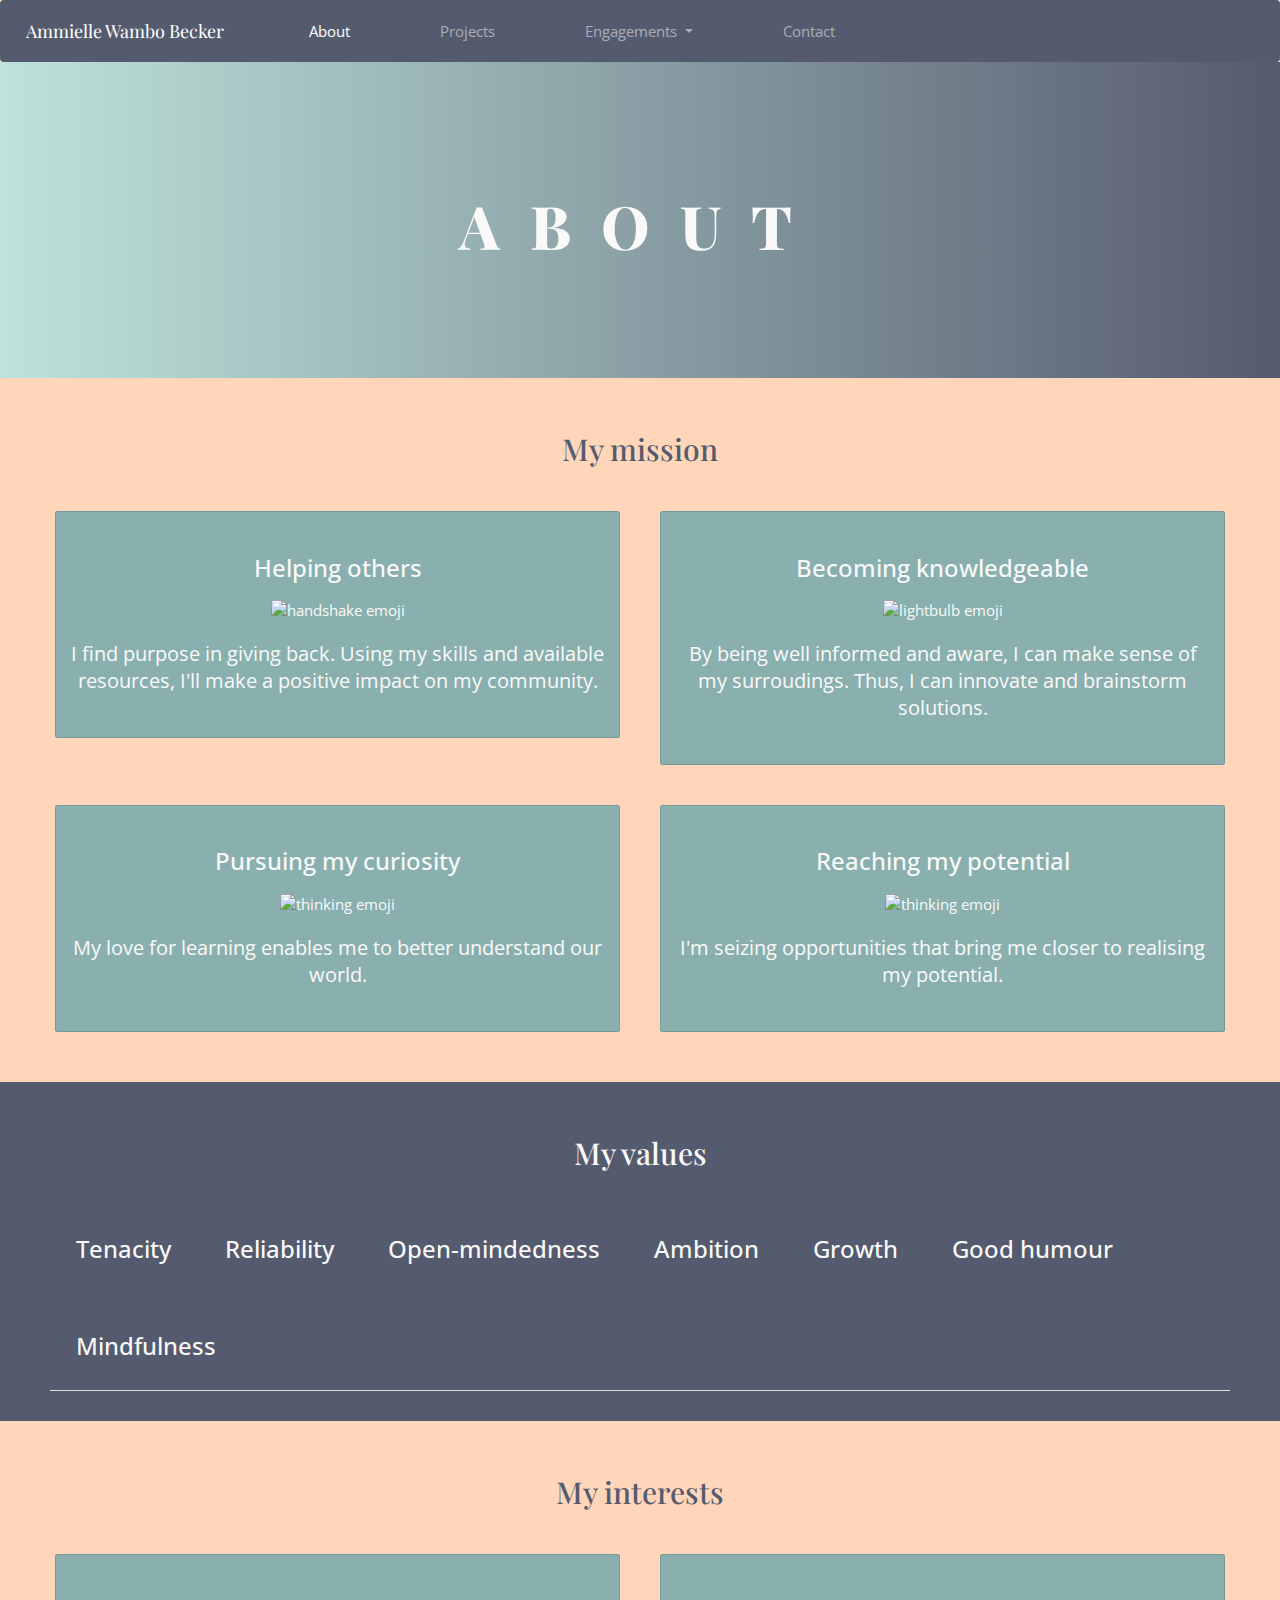
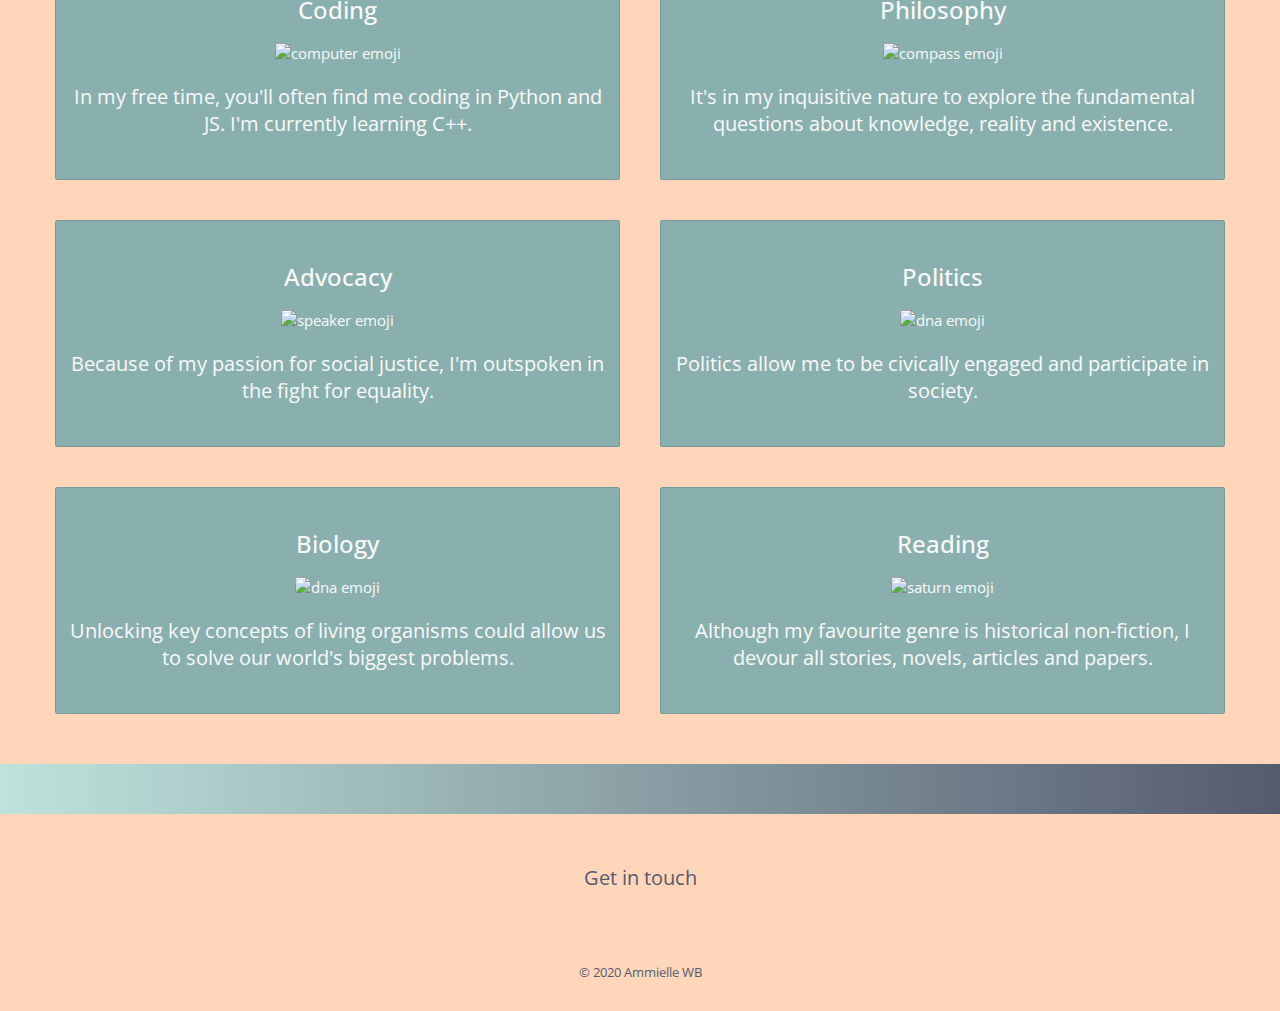
==== about.html @ b5be5e06 "Add files via upload" ====
<!DOCTYPE html>
<html lang="en" dir="ltr">

<head>
  <title>Ammielle Wambo Becker</title>
  <meta name="viewport" content="width=500, initial-scale=1">
  <meta name="description" content="Ammielle WB's personal site">
  <meta charset="utf-8">
  <!-- Bootstrap CSS -->
  <link rel="stylesheet" href="https://cdn.jsdelivr.net/npm/bootstrap@4.5.3/dist/css/bootstrap.min.css" integrity="sha384-TX8t27EcRE3e/ihU7zmQxVncDAy5uIKz4rEkgIXeMed4M0jlfIDPvg6uqKI2xXr2" crossorigin="anonymous">

  <link rel="stylesheet" href="https://maxcdn.bootstrapcdn.com/bootstrap/4.0.0/css/bootstrap.min.css" integrity="sha384-Gn5384xqQ1aoWXA+058RXPxPg6fy4IWvTNh0E263XmFcJlSAwiGgFAW/dAiS6JXm" crossorigin="anonymous">

  <script src="https://code.jquery.com/jquery-3.2.1.slim.min.js" integrity="sha384-KJ3o2DKtIkvYIK3UENzmM7KCkRr/rE9/Qpg6aAZGJwFDMVNA/GpGFF93hXpG5KkN" crossorigin="anonymous"></script>
  <script src="https://cdnjs.cloudflare.com/ajax/libs/popper.js/1.12.9/umd/popper.min.js" integrity="sha384-ApNbgh9B+Y1QKtv3Rn7W3mgPxhU9K/ScQsAP7hUibX39j7fakFPskvXusvfa0b4Q" crossorigin="anonymous"></script>
  <script src="https://maxcdn.bootstrapcdn.com/bootstrap/4.0.0/js/bootstrap.min.js" integrity="sha384-JZR6Spejh4U02d8jOt6vLEHfe/JQGiRRSQQxSfFWpi1MquVdAyjUar5+76PVCmYl" crossorigin="anonymous"></script>


  <!-- Latest compiled and minified CSS -->
  <link rel="stylesheet" href="https://maxcdn.bootstrapcdn.com/bootstrap/3.4.1/css/bootstrap.min.css">

  <!-- jQuery library -->
  <script src="https://ajax.googleapis.com/ajax/libs/jquery/3.5.1/jquery.min.js"></script>

  <!-- Latest compiled JavaScript -->
  <script src="https://maxcdn.bootstrapcdn.com/bootstrap/3.4.1/js/bootstrap.min.js"></script>

  <!-- CSS Stylesheet -->
  <link rel="stylesheet" href="styles.css">

  <!-- Moving Letters JavaScript -->
  <script src="https://cdnjs.cloudflare.com/ajax/libs/animejs/2.0.2/anime.min.js"></script>

  <!-- FontAwesome -->
  <script defer src="https://use.fontawesome.com/releases/v5.0.7/js/all.js"></script>
  <script src="https://use.fontawesome.com/ca740507ca.js"></script>

  <!-- Google Fonts -->
  <link href="https://fonts.googleapis.com/css2?family=Open+Sans&family=Playfair+Display:ital@1&display=swap" rel="stylesheet">

  <!-- Set Favicon -->
  <link rel="icon" type="image/png" href="my-favicon-circle.png"/>
</head>

<body>
  <nav class="navbar fixed-top navbar-expand-lg navbar-dark purple-bg">
    <a class="navbar-brand active subtitle" href="index.html">Ammielle Wambo Becker<span class="sr-only">(current)</span></a>
    <button class="navbar-toggler" type="button" data-toggle="collapse" data-target="#navbarSupportedContent" aria-controls="navbarSupportedContent" aria-expanded="false" aria-label="Toggle navigation">
      <span class="navbar-toggler-icon"></span>
    </button>

    <div class="collapse navbar-collapse" id="navbarSupportedContent">
      <ul class="navbar-nav mr-auto">
        <li class="nav-item">
          <a class="nav-link active" href="about.html">About</a>
        </li>
        <li class="nav-item">
          <a class="nav-link" href="projects.html">Projects</a>
        </li>
        <li class="nav-item dropdown">
          <a class="nav-link dropdown-toggle" href="#" id="navbarDropdown" role="button" data-toggle="dropdown" aria-haspopup="true" aria-expanded="false">
            Engagements
          </a>
          <div class="dropdown-menu bg-light" aria-labelledby="navbarDropdown">
            <a class="dropdown-item" href="academic.html">Academic</a>
            <a class="dropdown-item" href="clubs.html">Clubs</a>
            <a class="dropdown-item" href="service.html">Service</a>
          </div>
        </li>
        <li class="nav-item">
          <a class="nav-link" href="contact.html">Contact</a>
        </li>
      </ul>
    </div>
  </nav>

  <div class="banner">
    <h1 class="ml16"><span>A</span><span>b</span><span>o</span><span>u</span><span>t</span></h1>
  </div>

  <div class="mission text-section white-text">
  <h2 class="purple-text subtitle">My mission</h2>
<div class="row">
<div class="col-sm-6">
<div class="card shadow rounded light-blue-bg">
  <div class="card-body">
    <h3 class="card-title">Helping others</h3>
    <img src="https://emojipedia-us.s3.dualstack.us-west-1.amazonaws.com/thumbs/240/apple/237/handshake_1f91d.png" height="30rem" width="30rem" alt="handshake emoji">
    <br><br>
    <p class="card-text">I find purpose in giving back. Using my skills and available resources, I'll make a positive impact on my community.</p>
    <br>
  </div>
</div>
</div>
<div class="col-sm-6">
<div class="card shadow rounded light-blue-bg">
  <div class="card-body">
    <h3 class="card-title">Becoming knowledgeable</h3>
    <img src="https://emojipedia-us.s3.dualstack.us-west-1.amazonaws.com/thumbs/240/apple/237/electric-light-bulb_1f4a1.png" height="30rem" width="30rem" alt="lightbulb emoji">
    <br><br>
    <p class="card-text">By being well informed and aware, I can make sense of my surroudings. Thus, I can innovate and brainstorm solutions.</p>
    <br>
  </div>
</div>
</div>
</div>
<div class="row">
<div class="col-sm-6">
<div class="card shadow rounded light-blue-bg">
  <div class="card-body">
    <h3 class="card-title">Pursuing my curiosity</h3>
    <img src="https://emojipedia-us.s3.dualstack.us-west-1.amazonaws.com/thumbs/240/apple/237/thinking-face_1f914.png" height="30rem" width="30rem" alt="thinking emoji">
    <br><br>
    <p class="card-text">My love for learning enables me to better understand our world.</p>
    <br>
  </div>
</div>
</div>
<div class="col-sm-6">
<div class="card shadow rounded light-blue-bg">
  <div class="card-body white-text">
    <h3 class="card-title">Reaching my potential</h3>
    <img src="https://emojipedia-us.s3.dualstack.us-west-1.amazonaws.com/thumbs/240/apple/237/rocket_1f680.png" height="30rem" width="30rem" alt="thinking emoji">
    <br><br>
    <p class="card-text">I'm seizing opportunities that bring me closer to realising my potential.</p>
    <br>
  </div>
</div>
</div>
</div>
  </div>
</div>

<div class="values text-section purple-bg">
  <h2 class="subtitle">My values</h2>
  <ul class="nav nav-tabs" id="myTab" role="tablist">
    <li class="nav-item">
      <a class="nav-link regular-font" id="tenacity-tab" data-toggle="tab" href="#tenacity" role="tab" aria-controls="tenacity" aria-selected="true"><h3>Tenacity</h3></a>
    </li>
    <li class="nav-item">
      <a class="nav-link regular-font" id="reliability-tab" data-toggle="tab" href="#reliability" role="tab" aria-controls="reliability" aria-selected="false"><h3>Reliability</h3></a>
    </li>
    <li class="nav-item">
      <a class="nav-link regular-font" id="open-mindedness-tab" data-toggle="tab" href="#open-mindedness" role="tab" aria-controls="open-mindedness" aria-selected="false"><h3>Open-mindedness</h3></a>
    </li>
    <li class="nav-item">
      <a class="nav-link regular-font" id="ambition-tab" data-toggle="tab" href="#ambition" role="tab" aria-controls="ambition" aria-selected="false"><h3>Ambition</h3></a>
    </li>
    <li class="nav-item">
      <a class="nav-link regular-font" id="growth-tab" data-toggle="tab" href="#growth" role="tab" aria-controls="growth" aria-selected="false"><h3>Growth</h3></a>
    </li>
    <li class="nav-item">
      <a class="nav-link regular-font" id="good-humour-tab" data-toggle="tab" href="#good-humour" role="tab" aria-controls="good-humour" aria-selected="false"><h3>Good humour</h3></a>
    </li>
    <li class="nav-item">
      <a class="nav-link regular-font" id="mindfulness-tab" data-toggle="tab" href="#mindfulness" role="tab" aria-controls="mindfulness" aria-selected="false"><h3>Mindfulness</h3></a>
    </li>
  </ul>
  <div class="tab-content" id="myTabContent">
    <div class="tab-pane fade regular-font" id="tenacity" role="tabpanel" aria-labelledby="tenacity-tab">I'm harnessing my figure-it-out mindset by learning autonomously and practicing determination. I'm resolute in all my endeavours.</div>
    <div class="tab-pane fade regular-font" id="reliability" role="tabpanel" aria-labelledby="reliability-tab">I believe in sticking to your commitments and performing consistently well. To stay on top of things and fulfill my promises, I use planners, calendars and reminders.</div>
    <div class="tab-pane fade regular-font" id="open-mindedness" role="tabpanel" aria-labelledby="open-mindedness-tab">Because of my willingness to consider new ideas and adjust my opinions, I enjoy having discussions and debates. I welcome change and novelties.</div>
    <div class="tab-pane fade regular-font" id="ambition" role="tabpanel" aria-labelledby="ambition-tab">My unrelenting desire to achieve my mission guides my actions. I set high standards and goals, then do everything I can to reach them.</div>
    <div class="tab-pane fade regular-font" id="growth" role="tabpanel" aria-labelledby="growth-tab">I strive to be a better person than I was yesterday. By learning and reading, I can improve my skillset and broaden my knowledge.</div>
    <div class="tab-pane fade regular-font" id="good-humour" role="tabpanel" aria-labelledby="good-humour-tab">I enter all situations with enthusiasm and optimism. I measure the quality of my day by how much I laughed.</div>
    <div class="tab-pane fade regular-font" id="mindfulness" role="tabpanel" aria-labelledby="mindfulness-tab">I practice mindfulness by paying attention to my patterns of thought and opinions. By acknowledging my feelings without judgement, I can better understand myself.</div>
  </div>
</div>

  <div class="my-interests text-section">
    <h2 class="subtitle purple-text">My interests</h2>
    <div class="cards">
    </div>
    <div class="row">
      <div class="col-sm-6">
        <div class="card shadow rounded light-blue-bg">
          <div class="card-body">
            <h3 class="card-title">Coding</h3>
            <img src="https://emojipedia-us.s3.dualstack.us-west-1.amazonaws.com/thumbs/240/apple/237/female-technologist_1f469-200d-1f4bb.png" height="30rem" width="30rem" alt="computer emoji">
            <br><br>
            <p class="card-text">In my free time, you'll often find me coding in Python and JS. I'm currently learning C++.</p>
            <br>
          </div>
        </div>
      </div>
      <div class="col-sm-6">
        <div class="card shadow rounded light-blue-bg">
          <div class="card-body">
            <h3 class="card-title">Philosophy</h3>
            <img src="https://emojipedia-us.s3.dualstack.us-west-1.amazonaws.com/thumbs/240/apple/237/compass_1f9ed.png" height="30rem" width="30rem" alt="compass emoji">
            <br><br>
            <p class="card-text">It's in my inquisitive nature to explore the fundamental questions about knowledge, reality and existence.</p>
            <br>
          </div>
        </div>
      </div>
    </div>
    <div class="row">
      <div class="col-sm-6">
        <div class="card shadow rounded light-blue-bg">
          <div class="card-body">
            <h3 class="card-title">Advocacy</h3>
            <img src="https://emojipedia-us.s3.dualstack.us-west-1.amazonaws.com/thumbs/240/apple/237/speaking-head-in-silhouette_1f5e3.png" height="30rem" width="30rem" alt="speaker emoji">
            <br><br>
            <p class="card-text">Because of my passion for social justice, I'm outspoken in the fight for equality.</p>
            <br>
          </div>
        </div>
      </div>
      <div class="col-sm-6">
        <div class="card shadow rounded light-blue-bg">
          <div class="card-body">
            <h3 class="card-title">Politics</h3>
            <img src="https://emojipedia-us.s3.dualstack.us-west-1.amazonaws.com/thumbs/240/apple/237/scales_2696.png" height="30rem" width="30rem" alt="dna emoji">
            <br><br>
            <p class="card-text">Politics allow me to be civically engaged and participate in society.</p>
            <br>
          </div>
        </div>
      </div>
    </div>
    <div class="row">
      <div class="col-sm-6">
        <div class="card shadow rounded light-blue-bg">
          <div class="card-body">
            <h3 class="card-title">Biology</h3>
            <img src="https://emojipedia-us.s3.dualstack.us-west-1.amazonaws.com/thumbs/240/apple/237/dna-double-helix_1f9ec.png" height="30rem" width="30rem" alt="dna emoji">
            <br><br>
            <p class="card-text">Unlocking key concepts of living organisms could allow us to solve our world's biggest problems.</p>
            <br>
          </div>
        </div>
      </div>
      <div class="col-sm-6">
        <div class="card shadow rounded light-blue-bg">
          <div class="card-body">
            <h3 class="card-title">Reading</h3>
            <img src="https://emojipedia-us.s3.dualstack.us-west-1.amazonaws.com/thumbs/240/apple/237/books_1f4da.png" height="30rem" width="30rem" alt="saturn emoji">
            <br><br>
            <p class="card-text">Although my favourite genre is historical non-fiction, I devour all stories, novels, articles and papers.</p>
            <br>
          </div>
        </div>
      </div>
    </div>
  </div>


  <div class="gradient-color text-section"></div>


  </div>
  <footer>
    <p class="purple-text">Get in touch</p>
    <div class="socials">
      <a href="mailto:ammiellewb@gmail.com"><i class="fas fa-envelope fa-2x purple-text"></i></a>
      <a href="https://mailchi.mp/ed4ea5ef0a03/ammielles-area"><i class="fas fa-inbox fa-2x purple-text"></i></a>
      <a href="https://www.linkedin.com/in/ammielle-wb-6538231b2/"><i class="fab fa-linkedin fa-2x purple-text"></i></a>
      <a href="https://www.instagram.com/amms.wb/"><i class="fab fa-instagram fa-2x purple-text"></i></a>
      <a href="https://twitter.com/ammswb"><i class="fab fa-twitter fa-2x purple-text"></i></a>
      <a href="https://www.youtube.com/channel/UCsp5LFDrt9Ut6pkZBvtOaYA"><i class="fab fa-youtube fa-2x purple-text"></i></a>
      <a href="https://github.com/ammiellewb"><i class="fab fa-github fa-2x purple-text"></i></a>
      <a href="https://medium.com/@amms.wb"><i class="fab fa-medium-m fa-2x purple-text"></i></a>
    </div>
    <br>
    <br>
    <div>
      <small class="purple-text">&copy; 2020 <a class="purple-text" href="index.html">Ammielle WB</a></small>
    </div>
  </footer>

    <script type='text/javascript'>(function($) {window.fnames = new Array(); window.ftypes = new Array();fnames[0]='EMAIL';ftypes[0]='email';fnames[1]='FNAME';ftypes[1]='text';fnames[2]='LNAME';ftypes[2]='text';fnames[3]='ADDRESS';ftypes[3]='address';fnames[4]='PHONE';ftypes[4]='phone';fnames[5]='BIRTHDAY';ftypes[5]='birthday';}(jQuery));var $mcj = jQuery.noConflict(true);</script>
    <!--End mc_embed_signup-->
    <script type="text/javascript">
      var textWrapper = document.querySelector('.ml16');
      textWrapper.innerHTML = textWrapper.textContent.replace(/\S/g, "<span class='letter'>$&</span>");

      anime.timeline({
          loop: true
        })
        .add({
          targets: '.ml16 .letter',
          translateY: [-100, 0],
          easing: "easeOutExpo",
          duration: 1400,
          delay: (el, i) => 30 * i
        }).add({
          targets: '.ml16',
          opacity: 0,
          duration: 1000,
          easing: "easeOutExpo",
          delay: 1000
        });

      // MDB Lightbox Init
      $(function() {
        $("#mdb-lightbox-ui").load("mdb-addons/mdb-lightbox-ui.html");
      });
    </script>
  </body>

</html>
---- styles.css ----
@media (max-width: 840px) {
  .ml16 {
      font-size: 2.5em;
    }
}
@media (min-width: 840px) {
  .ml16 {
      font-size: 4em;
    }
}

/* General styles */

body {
  font: 15px 'Open Sans', sans-serif;
  background-color: #FFD6BA;
  color: #FAF9F9;
  text-align: center;
}

h1 {
  font-family: 'Playfair Display', serif;
}

p {
  font: 20px 'Open Sans', sans-serif;
}

footer {
  padding: 50px 50px 30px;
}

h2 {
  padding: 15px 15px;
  font-family: 'Playfair Display', serif;
}

h3 {
  padding: 10px 10px;
}

/* Utilities */
.newsletter {
  margin : 0 !important;
  background-color: #555B6E;
  color: #FAF9F9;
  padding: 20px 50px 30px;
}

.navbar-nav > li{
  padding-left: 40px;
  padding-right: 40px;
}

.purple-bg {
  background-color: #555B6E;
}

.light-blue-bg {
  background-color: #89B0AE;
}

.white-bg {
  background-color: #FAF9F9;
}

.gradient-color {
  background-color: #555B6E;
  background-image: linear-gradient(to right, #BEE3DB, #555B6E);
}

.white-text {
  color: #FAF9F9;
}

.purple-text {
  color: #555B6E;
}

.black-text {
  color: #000;
}

.light-blue-text {
  color: #89B0AE;
}

.regular-font {
  font: 20px 'Open Sans', sans-serif;
}

.subtitle {
  font-family: 'Playfair Display', serif;
}

.text-section {
  padding: 20px 50px 30px;
}

.anchor-link:hover {
  color: #89B0AE;
}

.dropdown-menu a:active {
  background-color: #555B6E;
}

.navbar {
  margin : 0 !important;
}



/* Only 1 Page */

.personal-pic {
  width: 100%;
  background-image: url('images/personal-pic.jpeg');
  background-size: cover;
  filter: brightness(30%);
  left: 0px;
}

.newsletter div {
  padding: 10px;
}

.item {
  padding: 15px;
}

footer a:hover {
  color: #89B0AE;
}

.socials .purple-text:hover {
  color: #89B0AE;
}

.socials a {
  padding: 20px 10px;
}

.tab-pane {
  padding: 20px 0;
}

.ml16 {
  padding: 10px 0;
  font-weight: 800;
  text-transform: uppercase;
  letter-spacing: 0.5em;
  overflow: hidden;
}

.ml16 .letter {
  display: inline-block;
  line-height: 1em;
}

.col-sm-6 {
  padding: 20px 20px;
}

.my-quotes {
  padding: 20px 0 30px;
}

.carousel-item {
  padding: 50px 150px;
}

.values a {
  color: #FAF9F9;
}

.values a:hover {
  color: #89B0AE;
}

.banner {
  background-color: #555B6E;
  padding: 100px 50px;
  background-image: linear-gradient(to right, #BEE3DB, #555B6E);
}

.button:hover {
  color: #89B0AE;
}

.more-btn {
  padding: 15px;
}

.progress-item {
  padding: 5px 5px;
}

.description-item {
  text-align: left;
  color: #89B0AE;
}

.description li {
  font: 18px 'Open Sans', sans-serif;
}
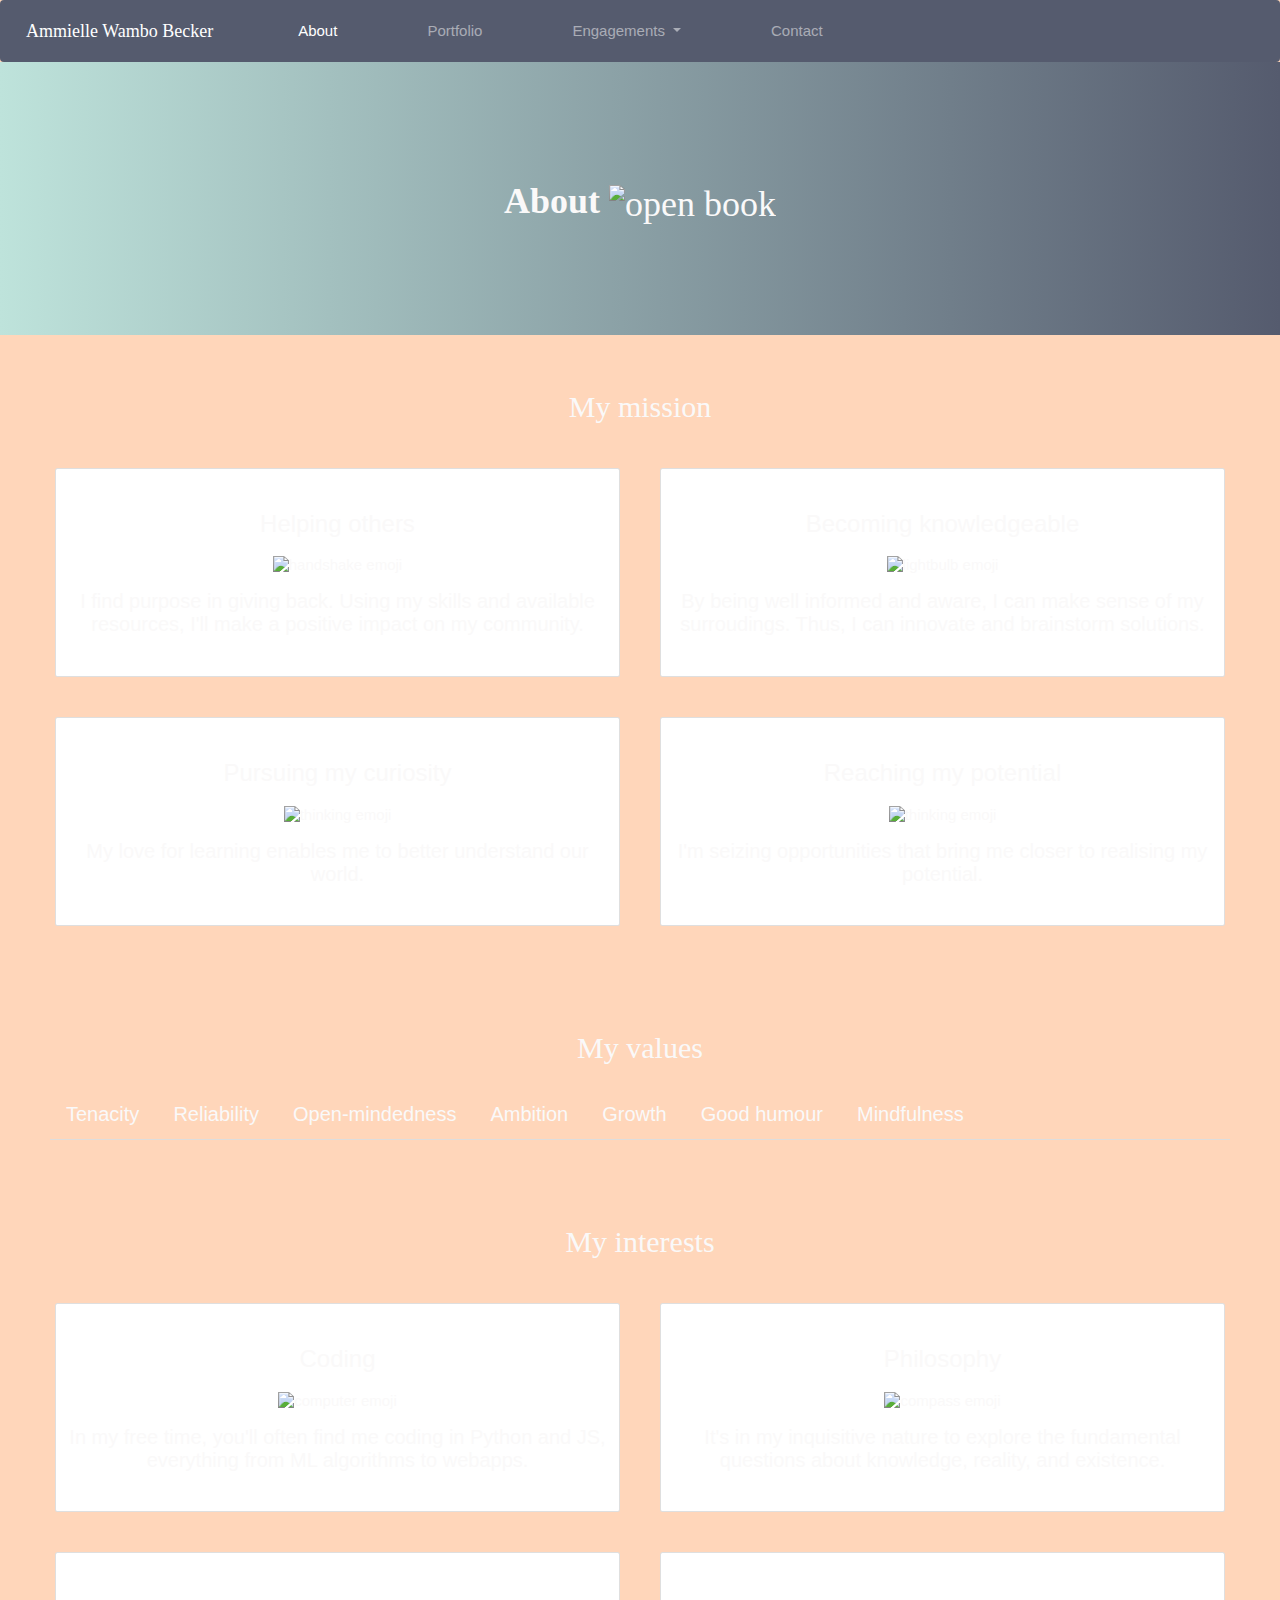
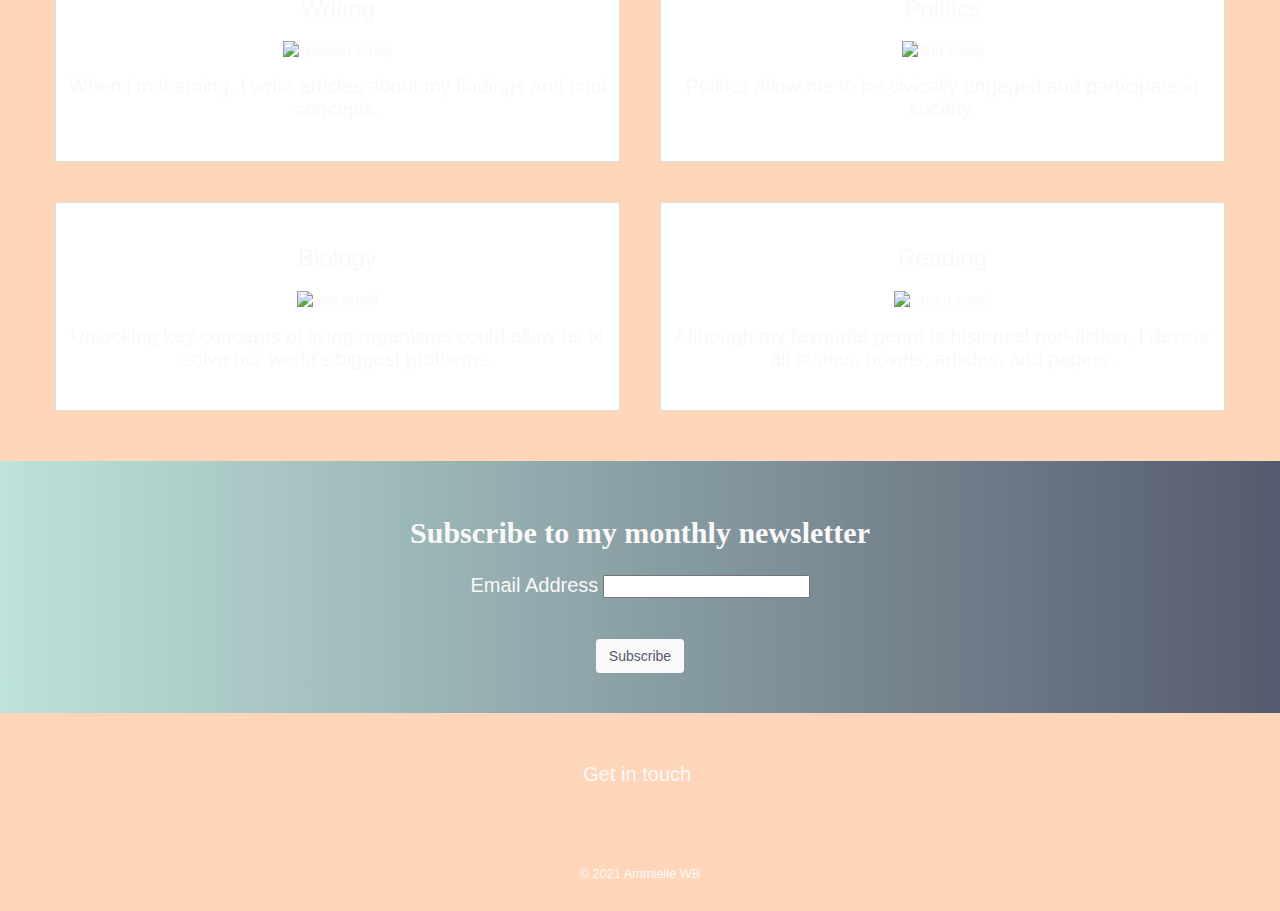
==== commit 6ffd7598: "Update about.html" ====
--- a/about.html
+++ b/about.html
@@ -1,3 +1,4 @@
+
 <!DOCTYPE html>
 <html lang="en" dir="ltr">
 
@@ -36,15 +37,16 @@
   <script src="https://use.fontawesome.com/ca740507ca.js"></script>
 
   <!-- Google Fonts -->
-  <link href="https://fonts.googleapis.com/css2?family=Open+Sans&family=Playfair+Display:ital@1&display=swap" rel="stylesheet">
+  <link rel="preconnect" href="https://fonts.gstatic.com">
+  <link href="https://fonts.googleapis.com/css2?family=Lato&family=Montserrat&display=swap" rel="stylesheet">
 
   <!-- Set Favicon -->
-  <link rel="icon" type="image/png" href="my-favicon-circle.png"/>
+  <link rel="icon" type="image/png" href="my-favicon-circle.PNG"/>
 </head>
 
 <body>
   <nav class="navbar fixed-top navbar-expand-lg navbar-dark purple-bg">
-    <a class="navbar-brand active subtitle" href="index.html">Ammielle Wambo Becker<span class="sr-only">(current)</span></a>
+    <a class="navbar-brand active subtitle" href="/">Ammielle Wambo Becker<span class="sr-only">(current)</span></a>
     <button class="navbar-toggler" type="button" data-toggle="collapse" data-target="#navbarSupportedContent" aria-controls="navbarSupportedContent" aria-expanded="false" aria-label="Toggle navigation">
       <span class="navbar-toggler-icon"></span>
     </button>
@@ -55,14 +57,14 @@
           <a class="nav-link active" href="about.html">About</a>
         </li>
         <li class="nav-item">
-          <a class="nav-link" href="projects.html">Projects</a>
+          <a class="nav-link" href="portfolio.html">Portfolio</a>
         </li>
         <li class="nav-item dropdown">
           <a class="nav-link dropdown-toggle" href="#" id="navbarDropdown" role="button" data-toggle="dropdown" aria-haspopup="true" aria-expanded="false">
             Engagements
           </a>
           <div class="dropdown-menu bg-light" aria-labelledby="navbarDropdown">
-            <a class="dropdown-item" href="academic.html">Academic</a>
+            <a class="dropdown-item" href="education.html">Education</a>
             <a class="dropdown-item" href="clubs.html">Clubs</a>
             <a class="dropdown-item" href="service.html">Service</a>
           </div>
@@ -75,14 +77,15 @@
   </nav>
 
   <div class="banner">
-    <h1 class="ml16"><span>A</span><span>b</span><span>o</span><span>u</span><span>t</span></h1>
+    <h1><b>About</b>
+    <img class="page-emoji" alt="open book" src="https://emojipedia-us.s3.dualstack.us-west-1.amazonaws.com/thumbs/240/apple/271/open-book_1f4d6.png" alt=""></h1>
   </div>
 
   <div class="mission text-section white-text">
-  <h2 class="purple-text subtitle">My mission</h2>
+  <h2 class="white-text subtitle">My mission</h2>
 <div class="row">
 <div class="col-sm-6">
-<div class="card shadow rounded light-blue-bg">
+<div class="card shadow rounded blue-bg">
   <div class="card-body">
     <h3 class="card-title">Helping others</h3>
     <img src="https://emojipedia-us.s3.dualstack.us-west-1.amazonaws.com/thumbs/240/apple/237/handshake_1f91d.png" height="30rem" width="30rem" alt="handshake emoji">
@@ -93,7 +96,7 @@
 </div>
 </div>
 <div class="col-sm-6">
-<div class="card shadow rounded light-blue-bg">
+<div class="card shadow rounded blue-bg">
   <div class="card-body">
     <h3 class="card-title">Becoming knowledgeable</h3>
     <img src="https://emojipedia-us.s3.dualstack.us-west-1.amazonaws.com/thumbs/240/apple/237/electric-light-bulb_1f4a1.png" height="30rem" width="30rem" alt="lightbulb emoji">
@@ -106,7 +109,7 @@
 </div>
 <div class="row">
 <div class="col-sm-6">
-<div class="card shadow rounded light-blue-bg">
+<div class="card shadow rounded blue-bg">
   <div class="card-body">
     <h3 class="card-title">Pursuing my curiosity</h3>
     <img src="https://emojipedia-us.s3.dualstack.us-west-1.amazonaws.com/thumbs/240/apple/237/thinking-face_1f914.png" height="30rem" width="30rem" alt="thinking emoji">
@@ -117,7 +120,7 @@
 </div>
 </div>
 <div class="col-sm-6">
-<div class="card shadow rounded light-blue-bg">
+<div class="card shadow rounded blue-bg">
   <div class="card-body white-text">
     <h3 class="card-title">Reaching my potential</h3>
     <img src="https://emojipedia-us.s3.dualstack.us-west-1.amazonaws.com/thumbs/240/apple/237/rocket_1f680.png" height="30rem" width="30rem" alt="thinking emoji">
@@ -131,36 +134,36 @@
   </div>
 </div>
 
-<div class="values text-section purple-bg">
+<div class="values text-section red-bg">
   <h2 class="subtitle">My values</h2>
   <ul class="nav nav-tabs" id="myTab" role="tablist">
     <li class="nav-item">
-      <a class="nav-link regular-font" id="tenacity-tab" data-toggle="tab" href="#tenacity" role="tab" aria-controls="tenacity" aria-selected="true"><h3>Tenacity</h3></a>
-    </li>
-    <li class="nav-item">
-      <a class="nav-link regular-font" id="reliability-tab" data-toggle="tab" href="#reliability" role="tab" aria-controls="reliability" aria-selected="false"><h3>Reliability</h3></a>
-    </li>
-    <li class="nav-item">
-      <a class="nav-link regular-font" id="open-mindedness-tab" data-toggle="tab" href="#open-mindedness" role="tab" aria-controls="open-mindedness" aria-selected="false"><h3>Open-mindedness</h3></a>
-    </li>
-    <li class="nav-item">
-      <a class="nav-link regular-font" id="ambition-tab" data-toggle="tab" href="#ambition" role="tab" aria-controls="ambition" aria-selected="false"><h3>Ambition</h3></a>
-    </li>
-    <li class="nav-item">
-      <a class="nav-link regular-font" id="growth-tab" data-toggle="tab" href="#growth" role="tab" aria-controls="growth" aria-selected="false"><h3>Growth</h3></a>
-    </li>
-    <li class="nav-item">
-      <a class="nav-link regular-font" id="good-humour-tab" data-toggle="tab" href="#good-humour" role="tab" aria-controls="good-humour" aria-selected="false"><h3>Good humour</h3></a>
-    </li>
-    <li class="nav-item">
-      <a class="nav-link regular-font" id="mindfulness-tab" data-toggle="tab" href="#mindfulness" role="tab" aria-controls="mindfulness" aria-selected="false"><h3>Mindfulness</h3></a>
+      <a class="nav-link regular-font" id="tenacity-tab" data-toggle="tab" href="#tenacity" role="tab" aria-controls="tenacity" aria-selected="true">Tenacity</a>
+    </li>
+    <li class="nav-item">
+      <a class="nav-link regular-font" id="reliability-tab" data-toggle="tab" href="#reliability" role="tab" aria-controls="reliability" aria-selected="false">Reliability</a>
+    </li>
+    <li class="nav-item">
+      <a class="nav-link regular-font" id="open-mindedness-tab" data-toggle="tab" href="#open-mindedness" role="tab" aria-controls="open-mindedness" aria-selected="false">Open-mindedness</a>
+    </li>
+    <li class="nav-item">
+      <a class="nav-link regular-font" id="ambition-tab" data-toggle="tab" href="#ambition" role="tab" aria-controls="ambition" aria-selected="false">Ambition</a>
+    </li>
+    <li class="nav-item">
+      <a class="nav-link regular-font" id="growth-tab" data-toggle="tab" href="#growth" role="tab" aria-controls="growth" aria-selected="false">Growth</a>
+    </li>
+    <li class="nav-item">
+      <a class="nav-link regular-font" id="good-humour-tab" data-toggle="tab" href="#good-humour" role="tab" aria-controls="good-humour" aria-selected="false">Good humour</a>
+    </li>
+    <li class="nav-item">
+      <a class="nav-link regular-font" id="mindfulness-tab" data-toggle="tab" href="#mindfulness" role="tab" aria-controls="mindfulness" aria-selected="false">Mindfulness</a>
     </li>
   </ul>
-  <div class="tab-content" id="myTabContent">
+  <div class="tab-content tab-values" id="myTabContent">
     <div class="tab-pane fade regular-font" id="tenacity" role="tabpanel" aria-labelledby="tenacity-tab">I'm harnessing my figure-it-out mindset by learning autonomously and practicing determination. I'm resolute in all my endeavours.</div>
-    <div class="tab-pane fade regular-font" id="reliability" role="tabpanel" aria-labelledby="reliability-tab">I believe in sticking to your commitments and performing consistently well. To stay on top of things and fulfill my promises, I use planners, calendars and reminders.</div>
-    <div class="tab-pane fade regular-font" id="open-mindedness" role="tabpanel" aria-labelledby="open-mindedness-tab">Because of my willingness to consider new ideas and adjust my opinions, I enjoy having discussions and debates. I welcome change and novelties.</div>
-    <div class="tab-pane fade regular-font" id="ambition" role="tabpanel" aria-labelledby="ambition-tab">My unrelenting desire to achieve my mission guides my actions. I set high standards and goals, then do everything I can to reach them.</div>
+    <div class="tab-pane fade regular-font" id="reliability" role="tabpanel" aria-labelledby="reliability-tab">I believe in sticking to your commitments and performing consistently well. To stay on top of things and fulfill my promises, I use planners, calendars, and reminders.</div>
+    <div class="tab-pane fade regular-font" id="open-mindedness" role="tabpanel" aria-labelledby="open-mindedness-tab">Because of my willingness to consider new ideas and adjust my opinions, I enjoy having discussions and debates. I welcome change and seek understanding.</div>
+    <div class="tab-pane fade regular-font" id="ambition" role="tabpanel" aria-labelledby="ambition-tab">My unrelenting desire to achieve my mission guides my actions. I set high standards and goals, then do everything in my power to reach them.</div>
     <div class="tab-pane fade regular-font" id="growth" role="tabpanel" aria-labelledby="growth-tab">I strive to be a better person than I was yesterday. By learning and reading, I can improve my skillset and broaden my knowledge.</div>
     <div class="tab-pane fade regular-font" id="good-humour" role="tabpanel" aria-labelledby="good-humour-tab">I enter all situations with enthusiasm and optimism. I measure the quality of my day by how much I laughed.</div>
     <div class="tab-pane fade regular-font" id="mindfulness" role="tabpanel" aria-labelledby="mindfulness-tab">I practice mindfulness by paying attention to my patterns of thought and opinions. By acknowledging my feelings without judgement, I can better understand myself.</div>
@@ -168,28 +171,28 @@
 </div>
 
   <div class="my-interests text-section">
-    <h2 class="subtitle purple-text">My interests</h2>
+    <h2 class="subtitle white-text">My interests</h2>
     <div class="cards">
     </div>
     <div class="row">
       <div class="col-sm-6">
-        <div class="card shadow rounded light-blue-bg">
+        <div class="card shadow rounded blue-bg">
           <div class="card-body">
             <h3 class="card-title">Coding</h3>
-            <img src="https://emojipedia-us.s3.dualstack.us-west-1.amazonaws.com/thumbs/240/apple/237/female-technologist_1f469-200d-1f4bb.png" height="30rem" width="30rem" alt="computer emoji">
-            <br><br>
-            <p class="card-text">In my free time, you'll often find me coding in Python and JS. I'm currently learning C++.</p>
-            <br>
-          </div>
-        </div>
-      </div>
-      <div class="col-sm-6">
-        <div class="card shadow rounded light-blue-bg">
+            <img src="https://emojipedia-us.s3.dualstack.us-west-1.amazonaws.com/thumbs/240/apple/271/woman-technologist-medium-skin-tone_1f469-1f3fd-200d-1f4bb.png" height="30rem" width="30rem" alt="computer emoji">
+            <br><br>
+            <p class="card-text">In my free time, you'll often find me coding in Python and JS, everything from ML algorithms to webapps.</p>
+            <br>
+          </div>
+        </div>
+      </div>
+      <div class="col-sm-6">
+        <div class="card shadow rounded blue-bg">
           <div class="card-body">
             <h3 class="card-title">Philosophy</h3>
             <img src="https://emojipedia-us.s3.dualstack.us-west-1.amazonaws.com/thumbs/240/apple/237/compass_1f9ed.png" height="30rem" width="30rem" alt="compass emoji">
             <br><br>
-            <p class="card-text">It's in my inquisitive nature to explore the fundamental questions about knowledge, reality and existence.</p>
+            <p class="card-text">It's in my inquisitive nature to explore the fundamental questions about knowledge, reality, and existence.</p>
             <br>
           </div>
         </div>
@@ -197,18 +200,18 @@
     </div>
     <div class="row">
       <div class="col-sm-6">
-        <div class="card shadow rounded light-blue-bg">
-          <div class="card-body">
-            <h3 class="card-title">Advocacy</h3>
-            <img src="https://emojipedia-us.s3.dualstack.us-west-1.amazonaws.com/thumbs/240/apple/237/speaking-head-in-silhouette_1f5e3.png" height="30rem" width="30rem" alt="speaker emoji">
-            <br><br>
-            <p class="card-text">Because of my passion for social justice, I'm outspoken in the fight for equality.</p>
-            <br>
-          </div>
-        </div>
-      </div>
-      <div class="col-sm-6">
-        <div class="card shadow rounded light-blue-bg">
+        <div class="card shadow rounded blue-bg">
+          <div class="card-body">
+            <h3 class="card-title">Writing</h3>
+            <img src="https://emojipedia-us.s3.dualstack.us-west-1.amazonaws.com/thumbs/240/apple/271/writing-hand_medium-skin-tone_270d-1f3fd_1f3fd.png" height="30rem" width="30rem" alt="speaker emoji">
+            <br><br>
+            <p class="card-text">When I'm learning, I write articles about my findings and cool concepts.</p>
+            <br>
+          </div>
+        </div>
+      </div>
+      <div class="col-sm-6">
+        <div class="card shadow rounded blue-bg">
           <div class="card-body">
             <h3 class="card-title">Politics</h3>
             <img src="https://emojipedia-us.s3.dualstack.us-west-1.amazonaws.com/thumbs/240/apple/237/scales_2696.png" height="30rem" width="30rem" alt="dna emoji">
@@ -221,7 +224,7 @@
     </div>
     <div class="row">
       <div class="col-sm-6">
-        <div class="card shadow rounded light-blue-bg">
+        <div class="card shadow rounded blue-bg">
           <div class="card-body">
             <h3 class="card-title">Biology</h3>
             <img src="https://emojipedia-us.s3.dualstack.us-west-1.amazonaws.com/thumbs/240/apple/237/dna-double-helix_1f9ec.png" height="30rem" width="30rem" alt="dna emoji">
@@ -232,71 +235,68 @@
         </div>
       </div>
       <div class="col-sm-6">
-        <div class="card shadow rounded light-blue-bg">
+        <div class="card shadow rounded blue-bg">
           <div class="card-body">
             <h3 class="card-title">Reading</h3>
             <img src="https://emojipedia-us.s3.dualstack.us-west-1.amazonaws.com/thumbs/240/apple/237/books_1f4da.png" height="30rem" width="30rem" alt="saturn emoji">
             <br><br>
-            <p class="card-text">Although my favourite genre is historical non-fiction, I devour all stories, novels, articles and papers.</p>
-            <br>
-          </div>
-        </div>
-      </div>
-    </div>
-  </div>
-
-
-  <div class="gradient-color text-section"></div>
-
-
-  </div>
-  <footer>
-    <p class="purple-text">Get in touch</p>
-    <div class="socials">
-      <a href="mailto:ammiellewb@gmail.com"><i class="fas fa-envelope fa-2x purple-text"></i></a>
-      <a href="https://mailchi.mp/ed4ea5ef0a03/ammielles-area"><i class="fas fa-inbox fa-2x purple-text"></i></a>
-      <a href="https://www.linkedin.com/in/ammielle-wb-6538231b2/"><i class="fab fa-linkedin fa-2x purple-text"></i></a>
-      <a href="https://www.instagram.com/amms.wb/"><i class="fab fa-instagram fa-2x purple-text"></i></a>
-      <a href="https://twitter.com/ammswb"><i class="fab fa-twitter fa-2x purple-text"></i></a>
-      <a href="https://www.youtube.com/channel/UCsp5LFDrt9Ut6pkZBvtOaYA"><i class="fab fa-youtube fa-2x purple-text"></i></a>
-      <a href="https://github.com/ammiellewb"><i class="fab fa-github fa-2x purple-text"></i></a>
-      <a href="https://medium.com/@amms.wb"><i class="fab fa-medium-m fa-2x purple-text"></i></a>
-    </div>
-    <br>
-    <br>
-    <div>
-      <small class="purple-text">&copy; 2020 <a class="purple-text" href="index.html">Ammielle WB</a></small>
-    </div>
-  </footer>
-
-    <script type='text/javascript'>(function($) {window.fnames = new Array(); window.ftypes = new Array();fnames[0]='EMAIL';ftypes[0]='email';fnames[1]='FNAME';ftypes[1]='text';fnames[2]='LNAME';ftypes[2]='text';fnames[3]='ADDRESS';ftypes[3]='address';fnames[4]='PHONE';ftypes[4]='phone';fnames[5]='BIRTHDAY';ftypes[5]='birthday';}(jQuery));var $mcj = jQuery.noConflict(true);</script>
-    <!--End mc_embed_signup-->
-    <script type="text/javascript">
-      var textWrapper = document.querySelector('.ml16');
-      textWrapper.innerHTML = textWrapper.textContent.replace(/\S/g, "<span class='letter'>$&</span>");
-
-      anime.timeline({
-          loop: true
-        })
-        .add({
-          targets: '.ml16 .letter',
-          translateY: [-100, 0],
-          easing: "easeOutExpo",
-          duration: 1400,
-          delay: (el, i) => 30 * i
-        }).add({
-          targets: '.ml16',
-          opacity: 0,
-          duration: 1000,
-          easing: "easeOutExpo",
-          delay: 1000
-        });
-
-      // MDB Lightbox Init
-      $(function() {
-        $("#mdb-lightbox-ui").load("mdb-addons/mdb-lightbox-ui.html");
-      });
-    </script>
+            <p class="card-text">Although my favourite genre is historical non-fiction, I devour all stories, novels, articles, and papers.</p>
+            <br>
+          </div>
+        </div>
+      </div>
+    </div>
+  </div>
+
+
+  <div class="gradient-color text-section">
+    <!-- Begin Mailchimp Signup Form -->
+  <link href="//cdn-images.mailchimp.com/embedcode/classic-10_7.css" rel="stylesheet" type="text/css">
+  <div id="mc_embed_signup">
+  <form action="https://mailchi.us2.list-manage.com/subscribe/post?u=c436778fbbff034a01a1bd7ac&amp;id=03ed8a9006" method="post" id="mc-embedded-subscribe-form" name="mc-embedded-subscribe-form" class="validate" target="_blank" novalidate>
+      <div id="mc_embed_signup_scroll">
+  	<h2><b>Subscribe to my monthly newsletter</b></h2>
+  <div class="mc-field-group">
+  	<label for="mce-EMAIL"><p>Email Address</p></label>
+  	<input type="email" value="" name="EMAIL" class="required email" id="mce-EMAIL" class="purple-text">
+  </div>
+  	<div id="mce-responses" class="clear purple-text">
+  		<div class="response" id="mce-error-response" style="display:none"></div>
+  		<div class="response" id="mce-success-response" style="display:none"></div>
+  	</div>    <!-- real people should not fill this in and expect good things - do not remove this or risk form bot signups-->
+    <br>
+      <div class="clear"><h4>
+        <input type="submit" class="btn button white-bg purple-text" value="Subscribe" name="subscribe" id="mc-embedded-subscribe">
+      </h4>
+        </div>
+      </div>
+  </form>
+  </div>
+  <script type='text/javascript' src='//s3.amazonaws.com/downloads.mailchimp.com/js/mc-validate.js'></script><script type='text/javascript'>(function($) {window.fnames = new Array(); window.ftypes = new Array();fnames[0]='EMAIL';ftypes[0]='email';fnames[1]='FNAME';ftypes[1]='text';fnames[2]='LNAME';ftypes[2]='text';fnames[3]='ADDRESS';ftypes[3]='address';fnames[4]='PHONE';ftypes[4]='phone';fnames[5]='BIRTHDAY';ftypes[5]='birthday';}(jQuery));var $mcj = jQuery.noConflict(true);</script>
+  <!--End mc_embed_signup-->
+  </div>
+
+    <footer>
+      <p class="white-text">Get in touch
+        <img src="https://emojipedia-us.s3.dualstack.us-west-1.amazonaws.com/thumbs/240/apple/271/information_2139-fe0f.png" class="small-emoji" alt=""></p>
+      <br>
+      <div class="socials">
+        <a href="mailto:ammiellewb@gmail.com" class="white-text"><i class="fas fa-envelope fa-2x"></i></a>
+        <a href="https://www.linkedin.com/in/ammielle-wambo-becker-6538231b2" class="white-text"><i class="fab fa-linkedin fa-2x"></i></a>
+        <a href="https://www.instagram.com/amms.wb/" class="white-text"><i class="fab fa-instagram fa-2x"></i></a>
+        <a href="https://twitter.com/ammswb" class="white-text"><i class="fab fa-twitter fa-2x"></i></a>
+        <a href="https://www.youtube.com/channel/UCsp5LFDrt9Ut6pkZBvtOaYA" class="white-text"><i class="fab fa-youtube fa-2x"></i></a>
+        <a href="https://github.com/ammiellewb" class="white-text"><i class="fab fa-github fa-2x"></i></a>
+        <a href="https://medium.com/@amms.wb" class="white-text"><i class="fab fa-medium-m fa-2x"></i></a>
+      </div>
+      <br>
+      <br>
+      <div>
+        <small class="white-text">&copy; 2021 <a class="white-text" href="/">Ammielle WB</a></small>
+      </div>
+    </footer>
+
   </body>
 
-</html>
+
+  </html>
--- a/styles.css
+++ b/styles.css
@@ -19,7 +19,7 @@
 }
 
 h1 {
-  font-family: 'Playfair Display', serif;
+  font-family: 'Playfair Display', 'Palatino', serif;
 }
 
 p {
@@ -32,7 +32,7 @@
 
 h2 {
   padding: 15px 15px;
-  font-family: 'Playfair Display', serif;
+  font-family: 'Playfair Display', 'Palatino', serif;
 }
 
 h3 {
@@ -90,7 +90,7 @@
 }
 
 .subtitle {
-  font-family: 'Playfair Display', serif;
+  font-family: 'Playfair Display', 'Palatino', serif;
 }
 
 .text-section {
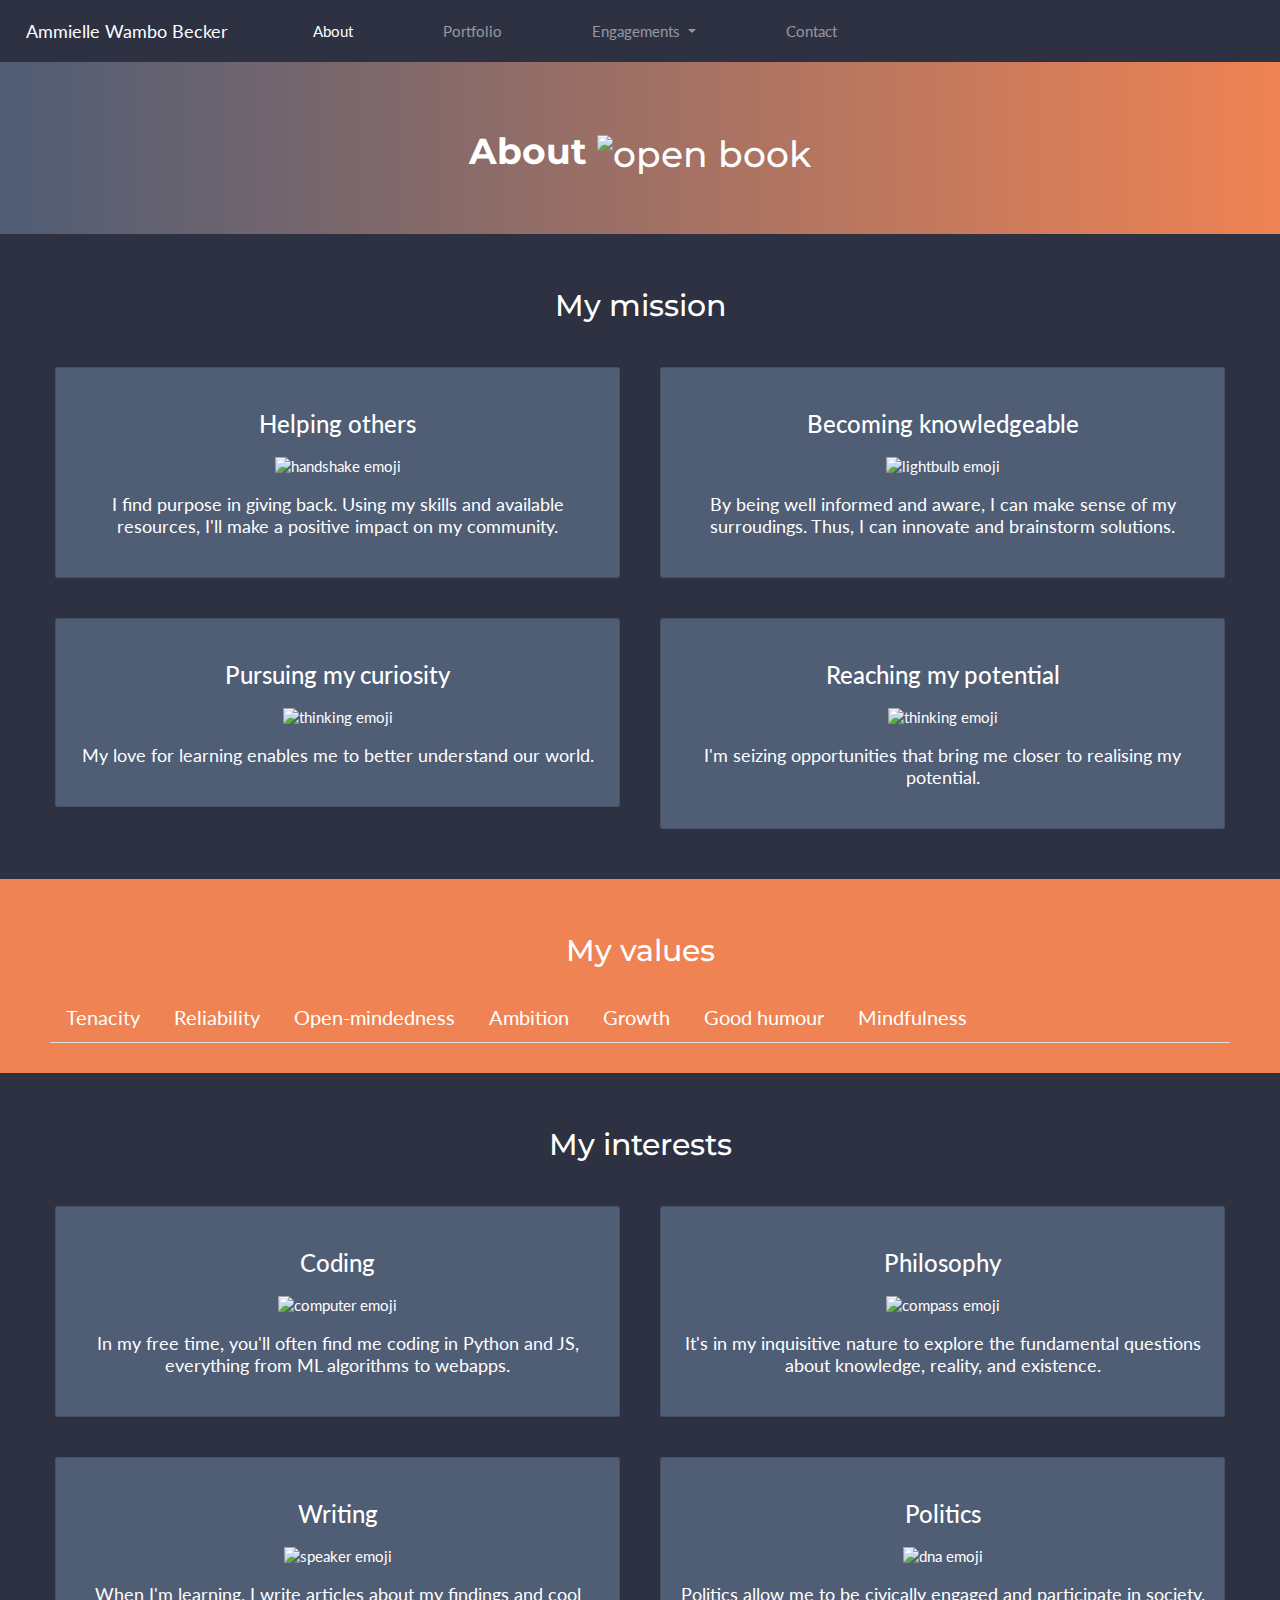
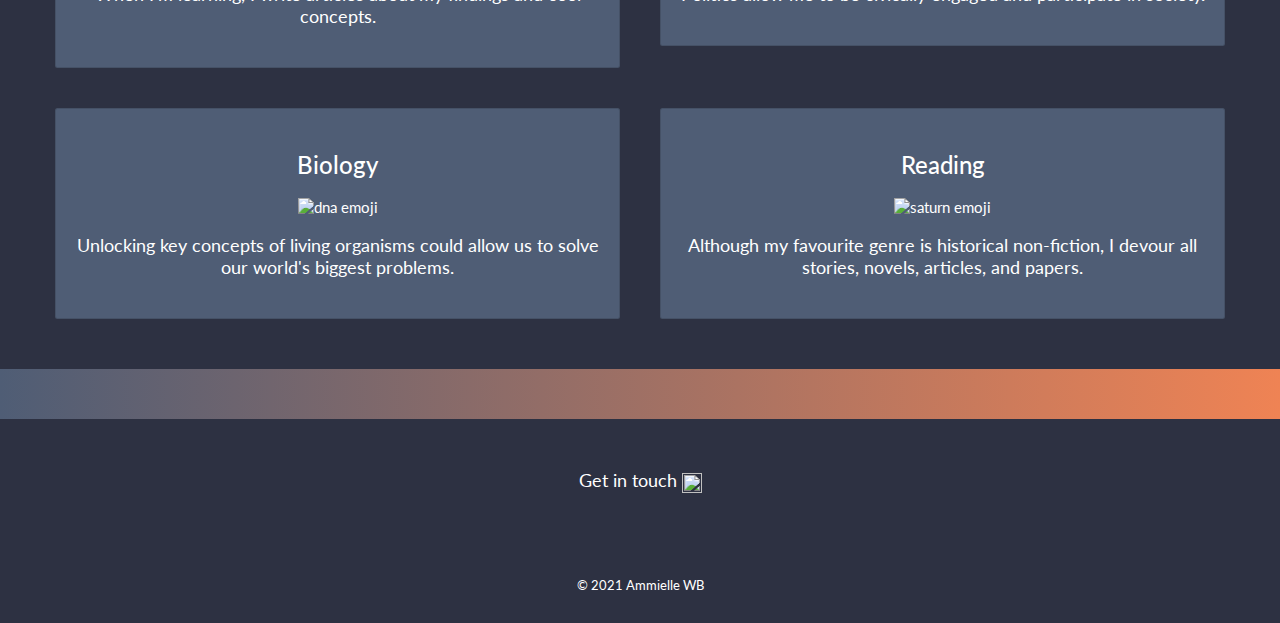
==== commit 129bffd9: "Update about.html" ====
--- a/about.html
+++ b/about.html
@@ -1,4 +1,3 @@
-
 <!DOCTYPE html>
 <html lang="en" dir="ltr">
 
@@ -250,30 +249,7 @@
 
 
   <div class="gradient-color text-section">
-    <!-- Begin Mailchimp Signup Form -->
-  <link href="//cdn-images.mailchimp.com/embedcode/classic-10_7.css" rel="stylesheet" type="text/css">
-  <div id="mc_embed_signup">
-  <form action="https://mailchi.us2.list-manage.com/subscribe/post?u=c436778fbbff034a01a1bd7ac&amp;id=03ed8a9006" method="post" id="mc-embedded-subscribe-form" name="mc-embedded-subscribe-form" class="validate" target="_blank" novalidate>
-      <div id="mc_embed_signup_scroll">
-  	<h2><b>Subscribe to my monthly newsletter</b></h2>
-  <div class="mc-field-group">
-  	<label for="mce-EMAIL"><p>Email Address</p></label>
-  	<input type="email" value="" name="EMAIL" class="required email" id="mce-EMAIL" class="purple-text">
-  </div>
-  	<div id="mce-responses" class="clear purple-text">
-  		<div class="response" id="mce-error-response" style="display:none"></div>
-  		<div class="response" id="mce-success-response" style="display:none"></div>
-  	</div>    <!-- real people should not fill this in and expect good things - do not remove this or risk form bot signups-->
-    <br>
-      <div class="clear"><h4>
-        <input type="submit" class="btn button white-bg purple-text" value="Subscribe" name="subscribe" id="mc-embedded-subscribe">
-      </h4>
-        </div>
-      </div>
-  </form>
-  </div>
-  <script type='text/javascript' src='//s3.amazonaws.com/downloads.mailchimp.com/js/mc-validate.js'></script><script type='text/javascript'>(function($) {window.fnames = new Array(); window.ftypes = new Array();fnames[0]='EMAIL';ftypes[0]='email';fnames[1]='FNAME';ftypes[1]='text';fnames[2]='LNAME';ftypes[2]='text';fnames[3]='ADDRESS';ftypes[3]='address';fnames[4]='PHONE';ftypes[4]='phone';fnames[5]='BIRTHDAY';ftypes[5]='birthday';}(jQuery));var $mcj = jQuery.noConflict(true);</script>
-  <!--End mc_embed_signup-->
+
   </div>
 
     <footer>
--- a/styles.css
+++ b/styles.css
@@ -1,29 +1,72 @@
-@media (max-width: 840px) {
-  .ml16 {
-      font-size: 2.5em;
-    }
-}
-@media (min-width: 840px) {
-  .ml16 {
-      font-size: 4em;
-    }
+@media (min-width: 790px) {
+  .who-am-i > button {
+    font-size: 22px;
+  }
+  .nav-pills {
+    font-size: 22px;
+  }
+}
+@media (min-width: 980px) {
+  .who-am-i > button {
+    display: block;
+    margin: auto;
+    width: 50%
+  }
 }
 
 /* General styles */
 
+a.active.focus,
+a.active:focus,
+a.focus,
+a:active.focus,
+a:active:focus,
+a:focus,
+button.active.focus,
+button.active:focus,
+button.focus,
+button:active.focus,
+button:active:focus,
+button:focus,
+.btn.active.focus,
+.btn.active:focus,
+.btn.focus,
+.btn:active.focus,
+.btn:active:focus,
+.btn:focus {
+    outline: 0;
+    outline-color: transparent;
+    outline-width: 0;
+    outline-style: none;
+    box-shadow: 0 0 0 0 rgba(0,123,255,0);
+}
+
+input.active.focus,
+input.active:focus,
+input.focus,
+input:active.focus,
+input:active:focus,
+input:focus {
+    outline: 0;
+    outline-color: transparent;
+    outline-width: 0;
+    outline-style: none;
+    box-shadow: 0 0 0 0 rgba(0,123,255,0);
+}
+
 body {
-  font: 15px 'Open Sans', sans-serif;
-  background-color: #FFD6BA;
-  color: #FAF9F9;
+  font: 15px 'Lato', sans-serif;
+  background-color: #2D3142;
+  color: #fff;
   text-align: center;
 }
 
 h1 {
-  font-family: 'Playfair Display', 'Palatino', serif;
+  font-family: 'Montserrat', 'Palatino', serif;
 }
 
 p {
-  font: 20px 'Open Sans', sans-serif;
+  font: 18px 'Lato', sans-serif;
 }
 
 footer {
@@ -32,7 +75,7 @@
 
 h2 {
   padding: 15px 15px;
-  font-family: 'Playfair Display', 'Palatino', serif;
+  font-family: 'Montserrat', 'Palatino', serif;
 }
 
 h3 {
@@ -43,8 +86,46 @@
 .newsletter {
   margin : 0 !important;
   background-color: #555B6E;
-  color: #FAF9F9;
+  color: #Fff;
   padding: 20px 50px 30px;
+}
+
+.who-am-i > button {
+  margin: 10px;
+}
+
+.who-am-i > button:hover {
+  background-color: #EF8354;
+}
+
+.who-am-i > button:active {
+  background-color: #EF8354;
+}
+
+.portfolio > a:active {
+  background-color: #EF8354;
+}
+
+.more-button:active {
+  background-color: #EF8354;
+  color: #2D3142;
+}
+
+.more-button:hover {
+  background-color: #EF8354;
+  color: #2D3142;
+}
+
+.hyperlink {
+  color: #EF8354;
+}
+
+.hyperlink:hover {
+  color: #2D3142;
+}
+
+.red-hyperlink:hover {
+  color: #EF8354;
 }
 
 .navbar-nav > li{
@@ -53,44 +134,52 @@
 }
 
 .purple-bg {
-  background-color: #555B6E;
-}
-
-.light-blue-bg {
-  background-color: #89B0AE;
+  background-color: #2D3142;
+}
+
+.blue-bg {
+  background-color: #4F5D75;
 }
 
 .white-bg {
   background-color: #FAF9F9;
 }
 
+.red-bg {
+  background-color: #EF8354;
+}
+
 .gradient-color {
-  background-color: #555B6E;
-  background-image: linear-gradient(to right, #BEE3DB, #555B6E);
+  background-color: #EF8354;
+  background-image: linear-gradient(to right, #4F5D75, #EF8354)
 }
 
 .white-text {
-  color: #FAF9F9;
+  color: #fff;
 }
 
 .purple-text {
-  color: #555B6E;
+  color: #2D3142;
 }
 
 .black-text {
   color: #000;
 }
 
-.light-blue-text {
-  color: #89B0AE;
+.clear > h4 > input:hover {
+  background-color: #EF8354;
+}
+
+.mc-field-group > input {
+  color: #2D3142;
 }
 
 .regular-font {
-  font: 20px 'Open Sans', sans-serif;
+  font: 20px 'Lato', sans-serif;
 }
 
 .subtitle {
-  font-family: 'Playfair Display', 'Palatino', serif;
+  font: 'Montserrat', 'Palatino', serif;
 }
 
 .text-section {
@@ -102,23 +191,30 @@
 }
 
 .dropdown-menu a:active {
-  background-color: #555B6E;
+  background-color: #4F5D75;
 }
 
 .navbar {
   margin : 0 !important;
 }
 
-
+.small-emoji {
+  height: 2rem;
+  width: 2rem;
+}
 
 /* Only 1 Page */
 
 .personal-pic {
-  width: 100%;
-  background-image: url('images/personal-pic.jpeg');
-  background-size: cover;
-  filter: brightness(30%);
-  left: 0px;
+  width: 50%;
+  float: right;
+  padding: 30px 0 30px 30px;
+}
+
+.who-am-i-pic {
+  width: 50%;
+  float: left;
+  padding: 30px 30px 30px 0;
 }
 
 .newsletter div {
@@ -129,33 +225,25 @@
   padding: 15px;
 }
 
-footer a:hover {
-  color: #89B0AE;
-}
-
-.socials .purple-text:hover {
-  color: #89B0AE;
+a.white-text:hover {
+  color: #EF8354;
+}
+
+a.white-text:active {
+  color: #EF8354;
 }
 
 .socials a {
   padding: 20px 10px;
 }
 
-.tab-pane {
-  padding: 20px 0;
-}
-
-.ml16 {
-  padding: 10px 0;
-  font-weight: 800;
-  text-transform: uppercase;
-  letter-spacing: 0.5em;
-  overflow: hidden;
-}
-
-.ml16 .letter {
-  display: inline-block;
-  line-height: 1em;
+.tab-values > .tab-pane {
+  padding-top: 20px;
+}
+
+.tab-portfolio > .tab-pane {
+  padding: 20px;
+  text-align: left;
 }
 
 .col-sm-6 {
@@ -171,36 +259,42 @@
 }
 
 .values a {
-  color: #FAF9F9;
+  color: #fff;
 }
 
 .values a:hover {
-  color: #89B0AE;
+  color: #2D3142;
 }
 
 .banner {
-  background-color: #555B6E;
-  padding: 100px 50px;
-  background-image: linear-gradient(to right, #BEE3DB, #555B6E);
-}
+  background-color: #EF8354;
+  padding: 50px 50px;
+  background-image: linear-gradient(to right, #4F5D75, #EF8354);
+}
+
+.page-emoji {
+    height: 4rem;
+    width: 4rem;
+}
+
 
 .button:hover {
-  color: #89B0AE;
-}
-
-.more-btn {
-  padding: 15px;
-}
-
-.progress-item {
-  padding: 5px 5px;
+  color: #2D3142;
+}
+
+.my-name-is {
+  align-items: center;
+}
+
+.nav-pills > .nav-link {
+  margin: 10px;
 }
 
 .description-item {
   text-align: left;
-  color: #89B0AE;
+  color: #fff;
 }
 
 .description li {
-  font: 18px 'Open Sans', sans-serif;
-}
+  font: 18px 'Lato', sans-serif;
+}
